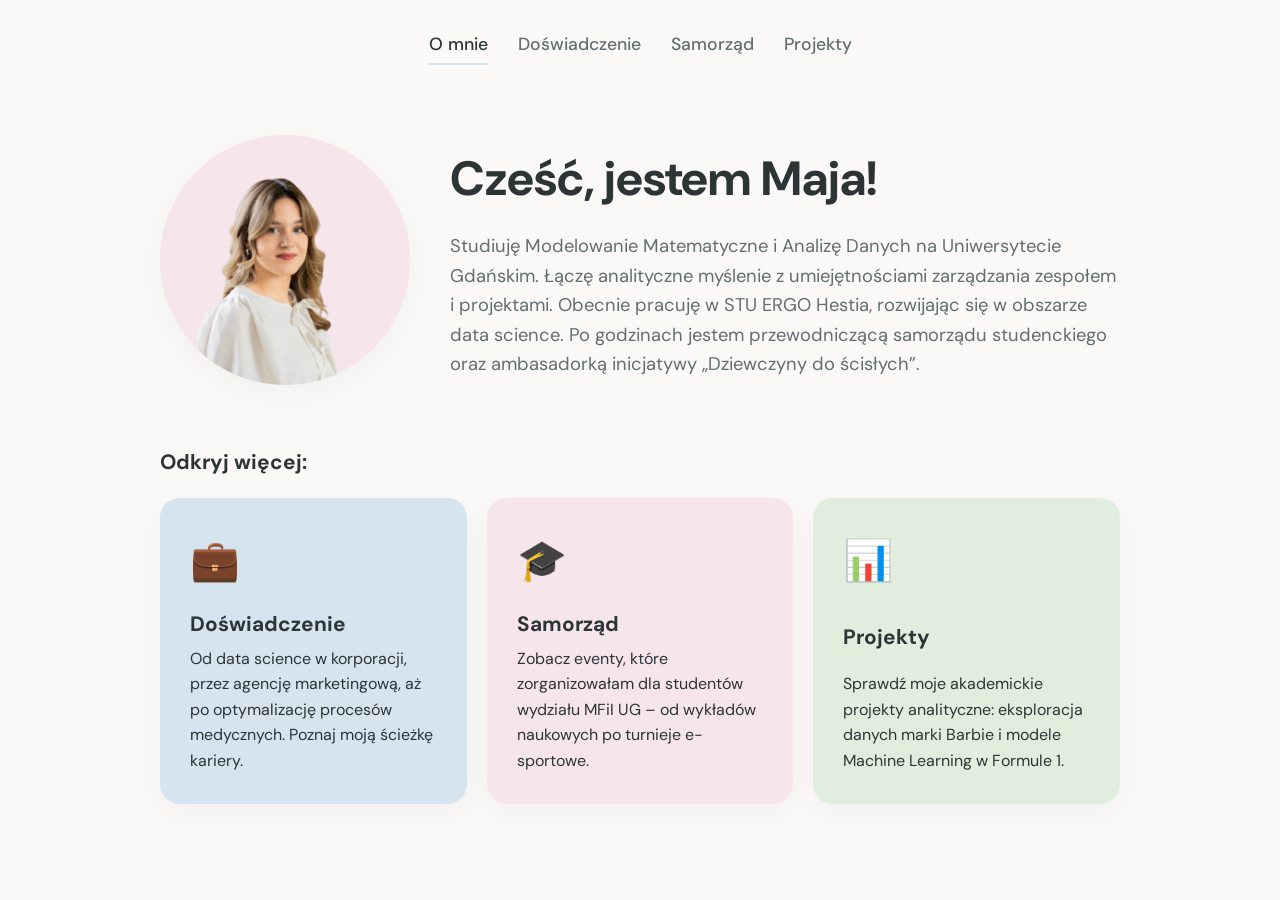
==== index.html @ 987228f7 "Dodanie plików" ====
<!DOCTYPE html>
<html lang="pl">
<head>
    <meta charset="UTF-8">
    <meta name="viewport" content="width=device-width, initial-scale=1.0">
    <title>Maja Zontek - O mnie</title>
    <link rel="stylesheet" href="style.css">
    <link href="https://fonts.googleapis.com/css2?family=DM+Sans:wght@400;500;700&display=swap" rel="stylesheet">
</head>
<body>
    <nav>
        <a href="index.html" class="active">O mnie</a>
        <a href="doswiadczenie.html">Doświadczenie</a>
        <a href="samorzad.html">Samorząd</a>
        <a href="projekty.html">Projekty</a>
    </nav>

    <div class="container fade-in">
        <div class="about-section">
            <!-- Miejsce na Twoje zdjęcie - zmień src na link do swojego zdjęcia -->
            <img src="img/maja.png" alt="Maja Zontek" class="profile-photo">
            
            <div class="about-text">
                <h1>Cześć, jestem Maja!</h1>
                <p style="font-size: 1.15rem; color: var(--text-muted); margin-top: 15px;">
                    Studiuję Modelowanie Matematyczne i Analizę Danych na Uniwersytecie Gdańskim. Łączę analityczne myślenie z umiejętnościami zarządzania zespołem i projektami. Obecnie pracuję w STU ERGO Hestia, rozwijając się w obszarze data science. Po godzinach jestem przewodniczącą samorządu studenckiego oraz ambasadorką inicjatywy „Dziewczyny do ścisłych”.
                </p>
            </div>
        </div>

        <h3 style="margin-bottom: 20px;">Odkryj więcej:</h3>
        
        <div class="widget-grid fade-in delay-1">
            <a href="doswiadczenie.html" class="widget-link">
                <div class="card bg-blue">
                    <div class="widget-icon">💼</div>
                    <h3>Doświadczenie</h3>
                    <p>Od data science w korporacji, przez agencję marketingową, aż po optymalizację procesów medycznych. Poznaj moją ścieżkę kariery.</p>
                </div>
            </a>

            <a href="samorzad.html" class="widget-link">
                <div class="card bg-pink">
                    <div class="widget-icon">🎓</div>
                    <h3>Samorząd</h3>
                    <p>Zobacz eventy, które zorganizowałam dla studentów wydziału MFiI UG – od wykładów naukowych po turnieje e-sportowe.</p>
                </div>
            </a>

            <a href="projekty.html" class="widget-link">
                <div class="card bg-green">
                    <div class="widget-icon">📊</div>
                    <h3>Projekty</h3>
                    <p>Sprawdź moje akademickie projekty analityczne: eksploracja danych marki Barbie i modele Machine Learning w Formule 1.</p>
                </div>
            </a>
        </div>
    </div>
</body>
</html>
---- style.css ----
:root {
    --bg-color: #faf9f7;
    --text-main: #2d3436;
    --text-muted: #636e72;
    --pastel-blue: #d6e4f0;
    --pastel-pink: #f6e6eb;
    --pastel-green: #e1eedd;
    --pastel-yellow: #fef1e6;
    --pastel-purple: #e8e3f4;
    --white: #ffffff;
    --shadow: 0 8px 30px rgba(0, 0, 0, 0.04);
    --shadow-hover: 0 12px 40px rgba(0, 0, 0, 0.08);
}

* { margin: 0; padding: 0; box-sizing: border-box; }

body {
    font-family: 'DM Sans', sans-serif;
    background-color: var(--bg-color);
    color: var(--text-main);
    line-height: 1.6;
}

/* Nawigacja */
nav {
    display: flex;
    justify-content: center;
    gap: 30px;
    padding: 30px 20px;
    background: transparent;
}
nav a {
    text-decoration: none;
    color: var(--text-muted);
    font-weight: 500;
    font-size: 1.1rem;
    transition: color 0.3s ease;
    padding-bottom: 5px;
}
nav a:hover, nav a.active {
    color: var(--text-main);
    border-bottom: 2px solid var(--pastel-blue);
}

/* Kontenery i siatki */
.container { max-width: 1000px; margin: 0 auto; padding: 40px 20px; }
.grid-2 { display: grid; grid-template-columns: 1fr 1fr; gap: 30px; margin-top: 30px; }

/* Karty */
.card {
    border-radius: 20px;
    padding: 30px;
    box-shadow: var(--shadow);
    transition: transform 0.4s ease, box-shadow 0.4s ease;
}
.card:hover {
    transform: translateY(-5px);
    box-shadow: var(--shadow-hover);
}

/* Typografia */
h1 { font-size: 3rem; margin-bottom: 10px; color: var(--text-main); }
h2 { font-size: 2rem; margin-bottom: 20px; color: var(--text-main); }
h3 { font-size: 1.3rem; margin-bottom: 5px; }

.date-badge {
    display: inline-block;
    padding: 5px 12px;
    border-radius: 20px;
    font-size: 0.85rem;
    font-weight: 700;
    margin-bottom: 15px;
}

/* Kolory */
.bg-blue { background-color: var(--pastel-blue); }
.bg-pink { background-color: var(--pastel-pink); }
.bg-green { background-color: var(--pastel-green); }
.bg-yellow { background-color: var(--pastel-yellow); }
.bg-purple { background-color: var(--pastel-purple); }
.bg-white { background-color: var(--white); }

ul.tasks { list-style-type: none; margin-top: 15px; }
ul.tasks li {
    position: relative;
    padding-left: 20px;
    margin-bottom: 10px;
    color: var(--text-main); /* Zmienione dla lepszego kontrastu na kolorach */
}
ul.tasks li::before {
    content: "•";
    position: absolute;
    left: 0;
    color: var(--text-main);
    font-weight: bold;
}

/* Tagi technologii */
.tags { display: flex; flex-wrap: wrap; gap: 10px; margin-top: 15px; margin-bottom: 15px; }
.tag {
    background: var(--white);
    padding: 4px 12px;
    border-radius: 8px;
    font-size: 0.85rem;
    font-weight: 500;
}

/* Zdjęcia Instagram (4:5) */
.ig-photo {
    width: 100%;
    aspect-ratio: 4 / 5;
    object-fit: cover;
    border-radius: 12px;
    margin-top: 20px;
    box-shadow: 0 4px 15px rgba(0,0,0,0.05);
    transition: transform 0.3s ease;
}

.ig-photo:hover {
    transform: scale(1.02);
}

/* Sekcja O mnie */
.about-section { display: flex; align-items: center; gap: 40px; margin-bottom: 60px; }
.profile-photo {
    width: 250px; height: 250px; border-radius: 50%;
    background-color: var(--pastel-pink); object-fit: cover;
    flex-shrink: 0; display: flex; align-items: center; justify-content: center;
    color: var(--text-muted); font-weight: bold; box-shadow: var(--shadow);
}
.widget-grid { display: grid; grid-template-columns: repeat(auto-fit, minmax(280px, 1fr)); gap: 20px; }
.widget-link { text-decoration: none; color: inherit; display: block; }
.widget-link .card { height: 100%; display: flex; flex-direction: column; justify-content: space-between; cursor: pointer; }
.widget-icon { font-size: 2.5rem; margin-bottom: 15px; }

/* Animacje wejścia */
.fade-in { animation: fadeIn 0.8s cubic-bezier(0.25, 0.46, 0.45, 0.94) forwards; opacity: 0; transform: translateY(15px); }
.delay-1 { animation-delay: 0.1s; }
.delay-2 { animation-delay: 0.2s; }
.delay-3 { animation-delay: 0.3s; }
@keyframes fadeIn { to { opacity: 1; transform: translateY(0); } }

/* Responsywność */
@media (max-width: 768px) {
    .grid-2 { grid-template-columns: 1fr; }
    h1 { font-size: 2.2rem; }
    nav { flex-wrap: wrap; gap: 15px; }
    .about-section { flex-direction: column; text-align: center; }
}

/* Wyróżnione linki (np. na podstronie Samorząd) */
.btn-link {
    display: inline-flex;
    align-items: center;
    gap: 6px;
    background-color: var(--white);
    color: var(--text-main);
    text-decoration: none;
    padding: 10px 22px;
    border-radius: 25px;
    font-weight: 700;
    font-size: 0.9rem;
    margin: 15px 0;
    box-shadow: 0 4px 15px rgba(0,0,0,0.05);
    transition: transform 0.3s ease, box-shadow 0.3s ease, color 0.3s ease;
}

.btn-link:hover {
    transform: translateY(-3px);
    box-shadow: 0 8px 25px rgba(0,0,0,0.1);
    color: #4a69bd; /* Delikatny niebieski akcent przy najechaniu */
}

.btn-link::after {
    content: "↗";
    font-size: 1.1rem;
    font-weight: 500;
}
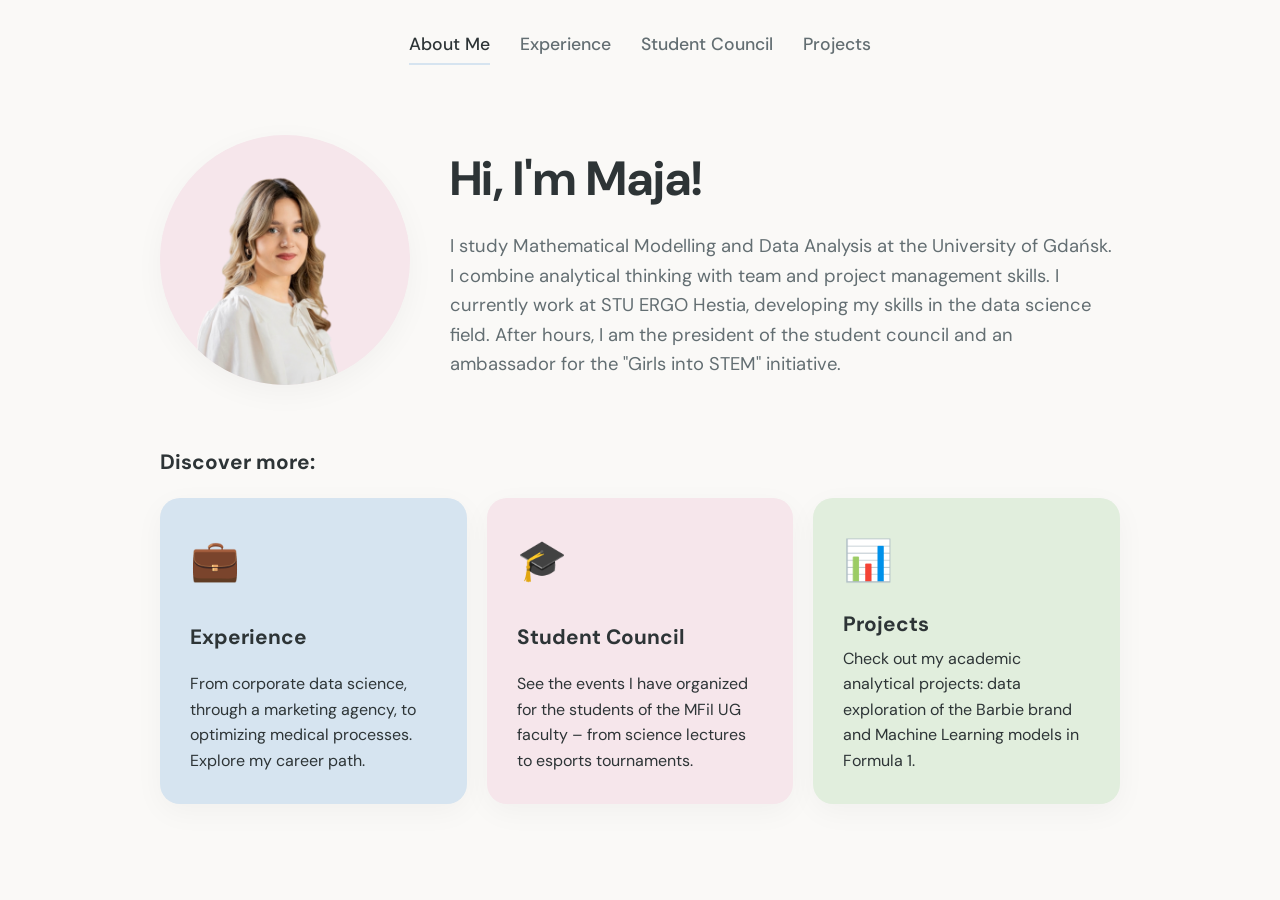
==== commit a375bb9b: "Update index.html" ====
--- a/index.html
+++ b/index.html
@@ -1,60 +1,60 @@
 <!DOCTYPE html>
-<html lang="pl">
+<html lang="en">
 <head>
     <meta charset="UTF-8">
     <meta name="viewport" content="width=device-width, initial-scale=1.0">
-    <title>Maja Zontek - O mnie</title>
+    <title>Maja Zontek - About Me</title>
     <link rel="stylesheet" href="style.css">
     <link href="https://fonts.googleapis.com/css2?family=DM+Sans:wght@400;500;700&display=swap" rel="stylesheet">
 </head>
 <body>
     <nav>
-        <a href="index.html" class="active">O mnie</a>
-        <a href="doswiadczenie.html">Doświadczenie</a>
-        <a href="samorzad.html">Samorząd</a>
-        <a href="projekty.html">Projekty</a>
+        <a href="index.html" class="active">About Me</a>
+        <a href="doswiadczenie.html">Experience</a>
+        <a href="samorzad.html">Student Council</a>
+        <a href="projekty.html">Projects</a>
     </nav>
 
     <div class="container fade-in">
         <div class="about-section">
-            <!-- Miejsce na Twoje zdjęcie - zmień src na link do swojego zdjęcia -->
+            <!-- Place for your photo - change src to the link of your photo -->
             <img src="img/maja.png" alt="Maja Zontek" class="profile-photo">
             
             <div class="about-text">
-                <h1>Cześć, jestem Maja!</h1>
+                <h1>Hi, I'm Maja!</h1>
                 <p style="font-size: 1.15rem; color: var(--text-muted); margin-top: 15px;">
-                    Studiuję Modelowanie Matematyczne i Analizę Danych na Uniwersytecie Gdańskim. Łączę analityczne myślenie z umiejętnościami zarządzania zespołem i projektami. Obecnie pracuję w STU ERGO Hestia, rozwijając się w obszarze data science. Po godzinach jestem przewodniczącą samorządu studenckiego oraz ambasadorką inicjatywy „Dziewczyny do ścisłych”.
+                    I study Mathematical Modelling and Data Analysis at the University of Gdańsk. I combine analytical thinking with team and project management skills. I currently work at STU ERGO Hestia, developing my skills in the data science field. After hours, I am the president of the student council and an ambassador for the "Girls into STEM" initiative.
                 </p>
             </div>
         </div>
 
-        <h3 style="margin-bottom: 20px;">Odkryj więcej:</h3>
+        <h3 style="margin-bottom: 20px;">Discover more:</h3>
         
         <div class="widget-grid fade-in delay-1">
             <a href="doswiadczenie.html" class="widget-link">
                 <div class="card bg-blue">
                     <div class="widget-icon">💼</div>
-                    <h3>Doświadczenie</h3>
-                    <p>Od data science w korporacji, przez agencję marketingową, aż po optymalizację procesów medycznych. Poznaj moją ścieżkę kariery.</p>
+                    <h3>Experience</h3>
+                    <p>From corporate data science, through a marketing agency, to optimizing medical processes. Explore my career path.</p>
                 </div>
             </a>
 
             <a href="samorzad.html" class="widget-link">
                 <div class="card bg-pink">
                     <div class="widget-icon">🎓</div>
-                    <h3>Samorząd</h3>
-                    <p>Zobacz eventy, które zorganizowałam dla studentów wydziału MFiI UG – od wykładów naukowych po turnieje e-sportowe.</p>
+                    <h3>Student Council</h3>
+                    <p>See the events I have organized for the students of the MFiI UG faculty – from science lectures to esports tournaments.</p>
                 </div>
             </a>
 
             <a href="projekty.html" class="widget-link">
                 <div class="card bg-green">
                     <div class="widget-icon">📊</div>
-                    <h3>Projekty</h3>
-                    <p>Sprawdź moje akademickie projekty analityczne: eksploracja danych marki Barbie i modele Machine Learning w Formule 1.</p>
+                    <h3>Projects</h3>
+                    <p>Check out my academic analytical projects: data exploration of the Barbie brand and Machine Learning models in Formula 1.</p>
                 </div>
             </a>
         </div>
     </div>
 </body>
-</html>+</html>
